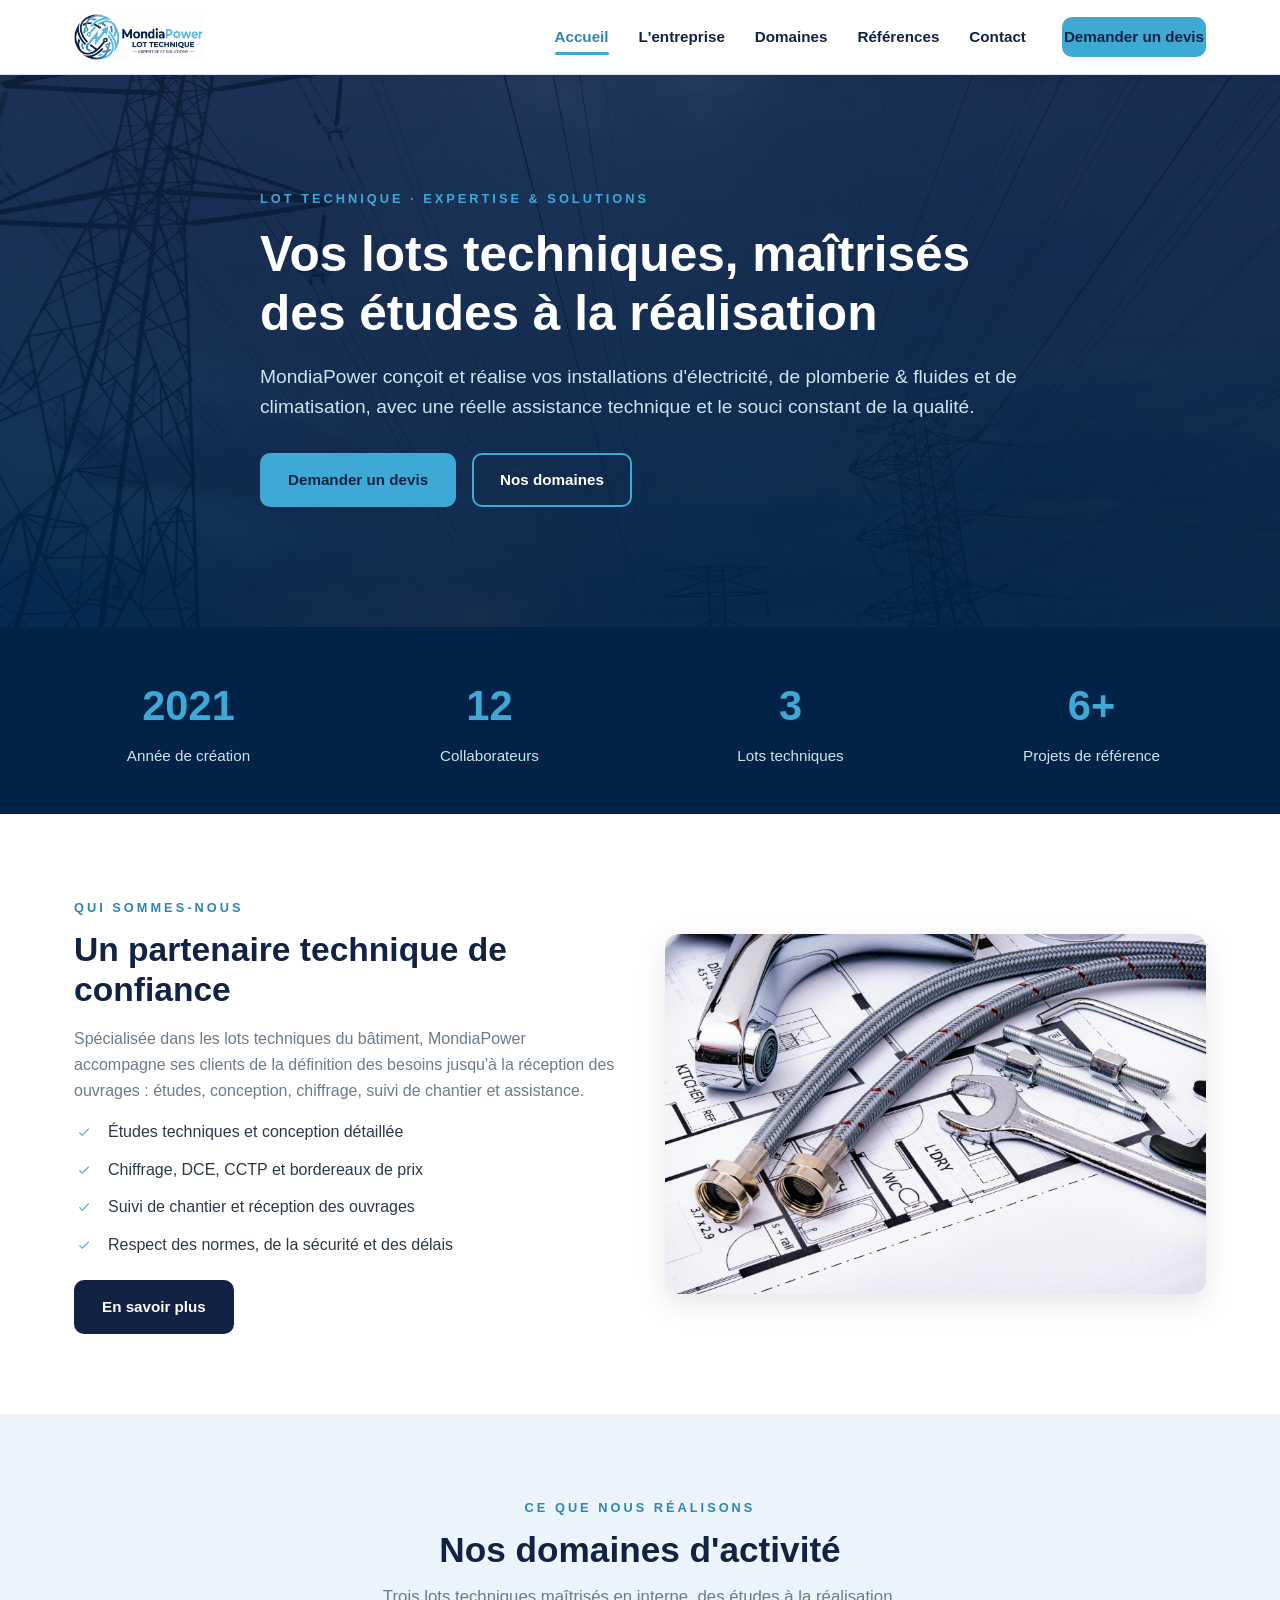
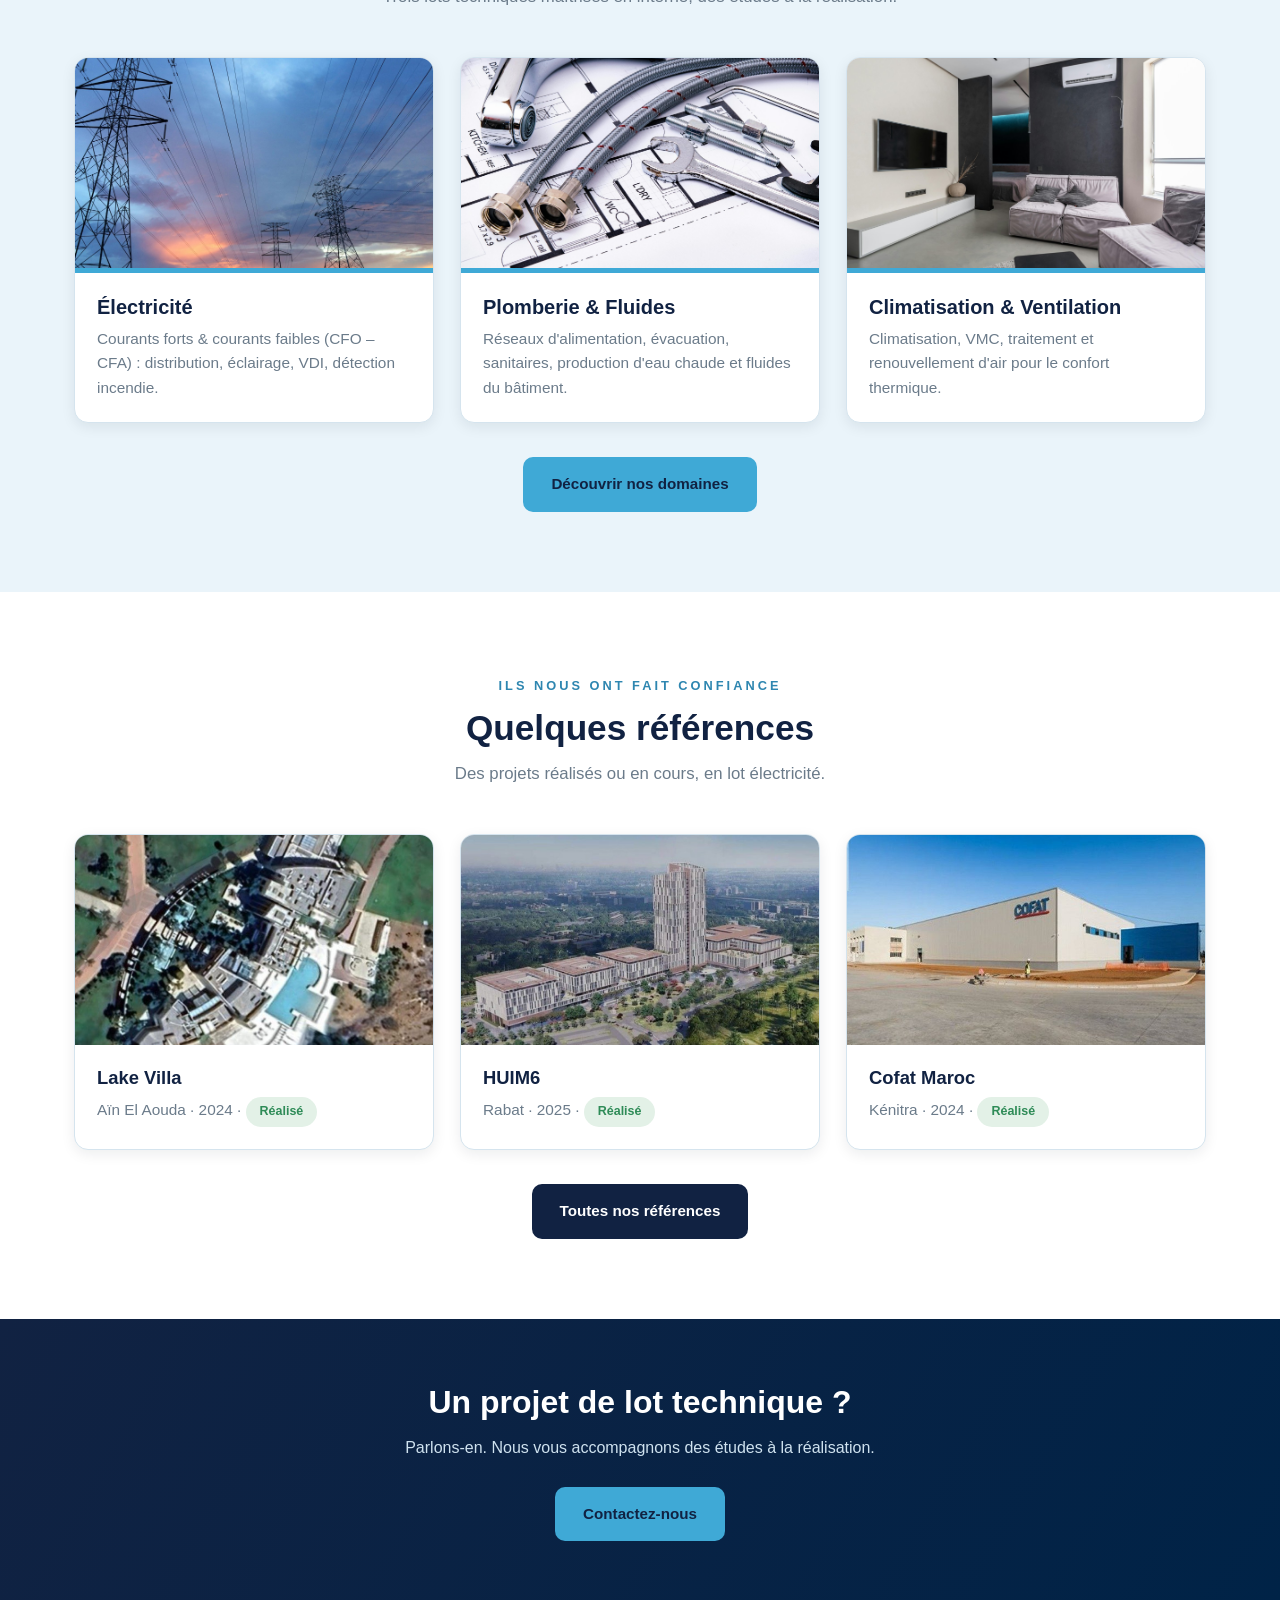
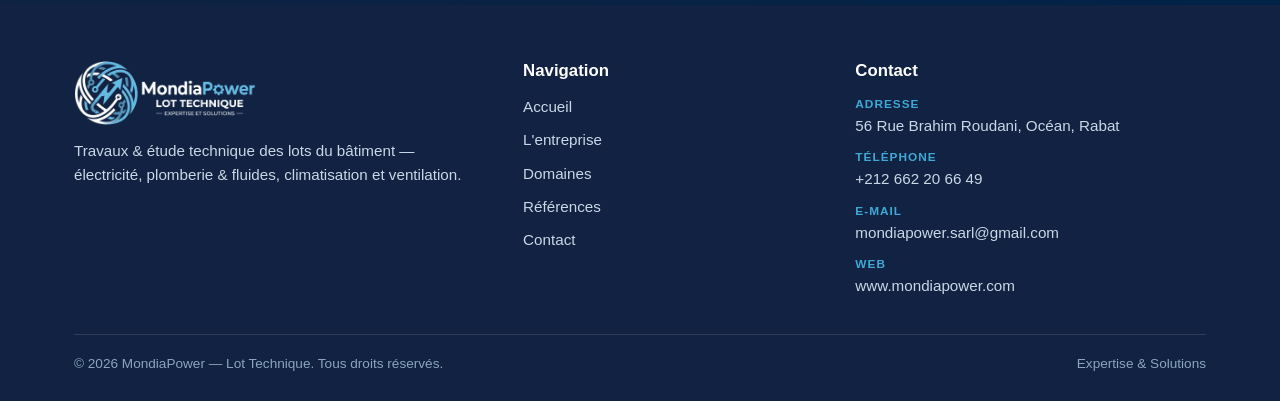
==== index.html @ e62a0789 "first commit" ====
<!DOCTYPE html>
<html lang="fr">
<head>
<meta charset="UTF-8">
<meta name="viewport" content="width=device-width, initial-scale=1.0">
<title>MondiaPower — Lot Technique · Expertise & Solutions</title>
<meta name="description" content="MondiaPower — Travaux et étude technique des lots du bâtiment : électricité, plomberie & fluides, climatisation et ventilation. Rabat, Maroc.">
<link rel="stylesheet" href="css/style.css">
</head>
<body>

<!-- ===== Header ===== -->
<header class="site-header">
  <nav class="nav container" aria-label="Navigation principale">
    <a href="index.html" class="nav__logo" aria-label="Accueil MondiaPower">
      <img src="assets/img/logo-blanc.png" alt="MondiaPower — Lot Technique">
    </a>
    <button class="nav__toggle" aria-label="Ouvrir le menu" aria-expanded="false" aria-controls="menu">
      <span></span><span></span><span></span>
    </button>
    <ul class="nav__links" id="menu">
      <li><a href="index.html" class="active">Accueil</a></li>
      <li><a href="entreprise.html">L'entreprise</a></li>
      <li><a href="domaines.html">Domaines</a></li>
      <li><a href="references.html">Références</a></li>
      <li><a href="contact.html">Contact</a></li>
      <li><a href="contact.html" class="btn btn--primary nav__cta">Demander un devis</a></li>
    </ul>
  </nav>
</header>

<!-- ===== Hero ===== -->
<section class="hero">
  <div class="container hero__inner">
    <span class="kicker">Lot Technique · Expertise & Solutions</span>
    <h1>Vos lots techniques, maîtrisés des études à la réalisation</h1>
    <p>MondiaPower conçoit et réalise vos installations d'électricité, de plomberie &amp; fluides et de climatisation, avec une réelle assistance technique et le souci constant de la qualité.</p>
    <div class="hero__actions">
      <a href="contact.html" class="btn btn--primary">Demander un devis</a>
      <a href="domaines.html" class="btn btn--ghost">Nos domaines</a>
    </div>
  </div>
</section>

<!-- ===== Stats band ===== -->
<section style="background:var(--navy-2)">
  <div class="container" style="padding:46px 0">
    <div class="stats">
      <div><div class="stat__num">2021</div><div class="stat__lbl">Année de création</div></div>
      <div><div class="stat__num">12</div><div class="stat__lbl">Collaborateurs</div></div>
      <div><div class="stat__num">3</div><div class="stat__lbl">Lots techniques</div></div>
      <div><div class="stat__num">6+</div><div class="stat__lbl">Projets de référence</div></div>
    </div>
  </div>
</section>

<!-- ===== À propos (intro) ===== -->
<section class="section">
  <div class="container split reveal">
    <div class="split__text">
      <span class="kicker">Qui sommes-nous</span>
      <h2 style="font-size:2.1rem;margin:10px 0 16px">Un partenaire technique de confiance</h2>
      <p style="color:var(--muted);margin-bottom:16px">Spécialisée dans les lots techniques du bâtiment, MondiaPower accompagne ses clients de la définition des besoins jusqu'à la réception des ouvrages : études, conception, chiffrage, suivi de chantier et assistance.</p>
      <ul class="feature-list">
        <li>Études techniques et conception détaillée</li>
        <li>Chiffrage, DCE, CCTP et bordereaux de prix</li>
        <li>Suivi de chantier et réception des ouvrages</li>
        <li>Respect des normes, de la sécurité et des délais</li>
      </ul>
      <p style="margin-top:22px"><a href="entreprise.html" class="btn btn--dark">En savoir plus</a></p>
    </div>
    <div class="split__img"><img src="assets/img/plomb1.jpg" alt="Étude technique d'un lot du bâtiment"></div>
  </div>
</section>

<!-- ===== Domaines ===== -->
<section class="section section--alt">
  <div class="container">
    <div class="section__head center reveal">
      <span class="kicker">Ce que nous réalisons</span>
      <h2>Nos domaines d'activité</h2>
      <p>Trois lots techniques maîtrisés en interne, des études à la réalisation.</p>
    </div>
    <div class="grid grid-3">
      <article class="card reveal">
        <div class="card__media"><img src="assets/img/elec1.jpg" alt="Électricité"></div>
        <div class="card__bar"></div>
        <div class="card__body">
          <h3>Électricité</h3>
          <p>Courants forts &amp; courants faibles (CFO – CFA) : distribution, éclairage, VDI, détection incendie.</p>
        </div>
      </article>
      <article class="card reveal">
        <div class="card__media"><img src="assets/img/plomb1.jpg" alt="Plomberie & Fluides"></div>
        <div class="card__bar"></div>
        <div class="card__body">
          <h3>Plomberie &amp; Fluides</h3>
          <p>Réseaux d'alimentation, évacuation, sanitaires, production d'eau chaude et fluides du bâtiment.</p>
        </div>
      </article>
      <article class="card reveal">
        <div class="card__media"><img src="assets/img/clima1.jpg" alt="Climatisation & Ventilation"></div>
        <div class="card__bar"></div>
        <div class="card__body">
          <h3>Climatisation &amp; Ventilation</h3>
          <p>Climatisation, VMC, traitement et renouvellement d'air pour le confort thermique.</p>
        </div>
      </article>
    </div>
    <p style="text-align:center;margin-top:34px"><a href="domaines.html" class="btn btn--primary">Découvrir nos domaines</a></p>
  </div>
</section>

<!-- ===== Références (aperçu) ===== -->
<section class="section">
  <div class="container">
    <div class="section__head center reveal">
      <span class="kicker">Ils nous ont fait confiance</span>
      <h2>Quelques références</h2>
      <p>Des projets réalisés ou en cours, en lot électricité.</p>
    </div>
    <div class="grid grid-3">
      <article class="card reveal">
        <div class="card__media"><img src="assets/img/ref-lakevilla.jpg" alt="Lake Villa"></div>
        <div class="card__body">
          <h3 style="font-size:1.15rem">Lake Villa</h3>
          <p>Aïn El Aouda · 2024 · <span class="badge badge--done">Réalisé</span></p>
        </div>
      </article>
      <article class="card reveal">
        <div class="card__media"><img src="assets/img/ref-huim6.jpg" alt="HUIM6"></div>
        <div class="card__body">
          <h3 style="font-size:1.15rem">HUIM6</h3>
          <p>Rabat · 2025 · <span class="badge badge--done">Réalisé</span></p>
        </div>
      </article>
      <article class="card reveal">
        <div class="card__media"><img src="assets/img/ref-cofat.jpg" alt="Cofat Maroc"></div>
        <div class="card__body">
          <h3 style="font-size:1.15rem">Cofat Maroc</h3>
          <p>Kénitra · 2024 · <span class="badge badge--done">Réalisé</span></p>
        </div>
      </article>
    </div>
    <p style="text-align:center;margin-top:34px"><a href="references.html" class="btn btn--dark">Toutes nos références</a></p>
  </div>
</section>

<!-- ===== CTA ===== -->
<section class="cta-band">
  <div class="container reveal">
    <h2>Un projet de lot technique ?</h2>
    <p>Parlons-en. Nous vous accompagnons des études à la réalisation.</p>
    <a href="contact.html" class="btn btn--primary">Contactez-nous</a>
  </div>
</section>

<!-- ===== Footer ===== -->
<footer class="site-footer">
  <div class="container">
    <div class="footer-grid">
      <div>
        <img src="assets/img/logo-bleu.png" alt="MondiaPower">
        <p style="font-size:.95rem">Travaux &amp; étude technique des lots du bâtiment — électricité, plomberie &amp; fluides, climatisation et ventilation.</p>
      </div>
      <div>
        <h4>Navigation</h4>
        <ul class="footer-links">
          <li><a href="index.html">Accueil</a></li>
          <li><a href="entreprise.html">L'entreprise</a></li>
          <li><a href="domaines.html">Domaines</a></li>
          <li><a href="references.html">Références</a></li>
          <li><a href="contact.html">Contact</a></li>
        </ul>
      </div>
      <div>
        <h4>Contact</h4>
        <ul class="footer-contact">
          <li><strong>Adresse</strong>56 Rue Brahim Roudani, Océan, Rabat</li>
          <li><strong>Téléphone</strong><a href="tel:+212662206649">+212 662 20 66 49</a></li>
          <li><strong>E-mail</strong><a href="mailto:mondiapower.sarl@gmail.com">mondiapower.sarl@gmail.com</a></li>
          <li><strong>Web</strong>www.mondiapower.com</li>
        </ul>
      </div>
    </div>
    <div class="footer-bottom">
      <span>© <span id="year">2026</span> MondiaPower — Lot Technique. Tous droits réservés.</span>
      <span>Expertise &amp; Solutions</span>
    </div>
  </div>
</footer>

<script src="js/main.js"></script>
</body>
</html>
---- css/style.css ----
/* ============================================================
   MondiaPower — Site web
   Palette de marque : navy #112242 / #002347, cyan #3FA9D6
   ============================================================ */

:root{
  --navy:#112242;
  --navy-2:#002347;
  --navy-3:#06305c;
  --cyan:#3fa9d6;
  --cyan-d:#2e86b0;
  --ice:#eaf4fa;
  --ice-2:#f4f9fc;
  --white:#ffffff;
  --text:#2b3947;
  --muted:#6b7b8a;
  --line:#d5e4ee;
  --green:#2e8b57; --green-bg:#e3f1e7;
  --orange:#c7791f; --orange-bg:#fcefe0;
  --shadow:0 10px 30px rgba(1,20,40,.10);
  --shadow-sm:0 4px 14px rgba(1,20,40,.08);
  --radius:14px;
  --maxw:1180px;
  --hf:"Trebuchet MS","Segoe UI",Tahoma,sans-serif;
  --bf:"Segoe UI",Calibri,Tahoma,Arial,sans-serif;
}

*{box-sizing:border-box;margin:0;padding:0}
html{scroll-behavior:smooth}
body{
  font-family:var(--bf);
  color:var(--text);
  background:var(--white);
  line-height:1.6;
  -webkit-font-smoothing:antialiased;
}
img{max-width:100%;display:block}
a{color:inherit;text-decoration:none}
h1,h2,h3,h4{font-family:var(--hf);color:var(--navy);line-height:1.2}

.container{max-width:var(--maxw);margin:0 auto;padding:0 24px}
.section{padding:80px 0}
.section--alt{background:var(--ice)}

/* ---------- Buttons ---------- */
.btn{
  display:inline-flex;align-items:center;gap:.5rem;
  font-family:var(--hf);font-weight:700;font-size:.95rem;
  padding:13px 26px;border-radius:10px;cursor:pointer;border:2px solid transparent;
  transition:transform .15s ease, box-shadow .15s ease, background .15s ease, color .15s ease;
}
.btn--primary{background:var(--cyan);color:var(--navy)}
.btn--primary:hover{background:#2f97c4;transform:translateY(-2px);box-shadow:0 8px 20px rgba(63,169,214,.35)}
.btn--ghost{border-color:var(--cyan);color:var(--white)}
.btn--ghost:hover{background:var(--cyan);color:var(--navy)}
.btn--dark{background:var(--navy);color:var(--white)}
.btn--dark:hover{background:var(--navy-2);transform:translateY(-2px)}

/* ---------- Header / Nav ---------- */
.site-header{
  position:sticky;top:0;z-index:100;background:var(--white);
  border-bottom:1px solid var(--line);box-shadow:0 2px 10px rgba(1,20,40,.05);
}
.nav{display:flex;align-items:center;justify-content:space-between;height:74px}
.nav__logo img{height:46px;width:auto}
.nav__links{display:flex;align-items:center;gap:30px;list-style:none}
.nav__links a{
  font-family:var(--hf);font-weight:600;font-size:.95rem;color:var(--navy);
  padding:6px 0;position:relative;
}
.nav__links a::after{
  content:"";position:absolute;left:0;bottom:-4px;height:3px;width:0;background:var(--cyan);
  transition:width .2s ease;border-radius:3px;
}
.nav__links a:hover::after,.nav__links a.active::after{width:100%}
.nav__links a.active{color:var(--cyan-d)}
.nav__cta{margin-left:6px}
.nav__toggle{display:none;background:none;border:0;cursor:pointer;padding:8px}
.nav__toggle span{display:block;width:26px;height:3px;background:var(--navy);border-radius:3px;margin:5px 0;transition:.25s}
.nav__toggle.open span:nth-child(1){transform:translateY(8px) rotate(45deg)}
.nav__toggle.open span:nth-child(2){opacity:0}
.nav__toggle.open span:nth-child(3){transform:translateY(-8px) rotate(-45deg)}

/* ---------- Hero ---------- */
.hero{
  position:relative;color:var(--white);
  background:linear-gradient(rgba(17,34,66,.86),rgba(0,35,71,.92)),url("../assets/img/hero.jpg") center/cover no-repeat;
}
.hero__inner{padding:110px 0 120px;max-width:760px}
.hero .kicker{color:var(--cyan)}
.hero h1{color:var(--white);font-size:3.1rem;margin:14px 0 18px}
.hero p{font-size:1.2rem;color:#cfe2ef;margin-bottom:30px}
.hero__actions{display:flex;gap:16px;flex-wrap:wrap}

/* ---------- Kicker / section heads ---------- */
.kicker{
  display:inline-block;font-family:var(--hf);font-weight:700;letter-spacing:3px;
  text-transform:uppercase;font-size:.8rem;color:var(--cyan-d);
}
.section__head{max-width:720px;margin-bottom:46px}
.section__head.center{margin-left:auto;margin-right:auto;text-align:center}
.section__head h2{font-size:2.2rem;margin:10px 0 12px}
.section__head p{color:var(--muted);font-size:1.05rem}

/* ---------- Grid helpers ---------- */
.grid{display:grid;gap:26px}
.grid-2{grid-template-columns:repeat(2,1fr)}
.grid-3{grid-template-columns:repeat(3,1fr)}

/* ---------- Cards ---------- */
.card{
  background:var(--white);border:1px solid var(--line);border-radius:var(--radius);
  box-shadow:var(--shadow-sm);overflow:hidden;transition:transform .2s ease, box-shadow .2s ease;
}
.card:hover{transform:translateY(-5px);box-shadow:var(--shadow)}
.card__media{height:210px;overflow:hidden}
.card__media img{width:100%;height:100%;object-fit:cover;transition:transform .4s ease}
.card:hover .card__media img{transform:scale(1.06)}
.card__bar{height:5px;background:var(--cyan)}
.card__body{padding:22px}
.card__body h3{font-size:1.25rem;margin-bottom:8px}
.card__body p{color:var(--muted);font-size:.96rem}

/* info card with left accent */
.fiche{display:grid;grid-template-columns:repeat(3,1fr);gap:20px}
.fiche__item{background:var(--white);border:1px solid var(--line);border-left:5px solid var(--cyan);
  border-radius:10px;padding:20px;box-shadow:var(--shadow-sm)}
.fiche__item span{display:block;font-family:var(--hf);font-weight:700;letter-spacing:1px;
  text-transform:uppercase;font-size:.72rem;color:var(--cyan-d);margin-bottom:6px}
.fiche__item strong{font-family:var(--hf);font-size:1.25rem;color:var(--navy)}

/* ---------- Feature list ---------- */
.feature-list{list-style:none;display:grid;gap:12px}
.feature-list li{position:relative;padding-left:34px;color:var(--text)}
.feature-list li::before{
  content:"";position:absolute;left:0;top:3px;width:20px;height:20px;border-radius:50%;
  background:var(--cyan);
  -webkit-mask:url("data:image/svg+xml,%3Csvg xmlns='http://www.w3.org/2000/svg' viewBox='0 0 24 24'%3E%3Cpath fill='black' d='M9 16.2 4.8 12l-1.4 1.4L9 19 21 7l-1.4-1.4z'/%3E%3C/svg%3E") center/14px no-repeat;
          mask:url("data:image/svg+xml,%3Csvg xmlns='http://www.w3.org/2000/svg' viewBox='0 0 24 24'%3E%3Cpath fill='black' d='M9 16.2 4.8 12l-1.4 1.4L9 19 21 7l-1.4-1.4z'/%3E%3C/svg%3E") center/14px no-repeat;
}

/* ---------- Split (text + image) ---------- */
.split{display:grid;grid-template-columns:1fr 1fr;gap:50px;align-items:center}
.split__img{border-radius:var(--radius);overflow:hidden;box-shadow:var(--shadow);min-height:340px}
.split__img img{width:100%;height:100%;object-fit:cover}
.split--rev .split__text{order:2}

/* ---------- Domain block ---------- */
.domain{padding:64px 0;border-bottom:1px solid var(--line)}
.domain:last-child{border-bottom:0}
.domain h3{font-size:1.7rem;margin-bottom:6px}
.domain .lead{color:var(--muted);margin-bottom:20px;font-size:1.05rem}
.domain__imgs{display:grid;grid-template-columns:1fr 1fr;gap:16px}
.domain__imgs img{border-radius:12px;height:200px;width:100%;object-fit:cover;box-shadow:var(--shadow-sm)}

/* ---------- Stats ---------- */
.stats{display:grid;grid-template-columns:repeat(4,1fr);gap:24px;text-align:center}
.stat__num{font-family:var(--hf);font-weight:700;font-size:2.6rem;color:var(--cyan)}
.stat__lbl{color:#cfe2ef;font-size:.95rem;margin-top:4px}

/* ---------- Reference cards ---------- */
.badge{display:inline-block;font-family:var(--hf);font-weight:700;font-size:.78rem;
  padding:5px 14px;border-radius:20px}
.badge--done{background:var(--green-bg);color:var(--green)}
.badge--prog{background:var(--orange-bg);color:var(--orange)}
.ref__meta{list-style:none;margin:14px 0;display:grid;gap:6px}
.ref__meta li{font-size:.92rem;color:var(--muted)}
.ref__meta strong{color:var(--navy);font-family:var(--hf)}

/* ---------- Sectors ---------- */
.sectors{display:grid;grid-template-columns:repeat(2,1fr);gap:14px}
.sector{display:flex;gap:14px;align-items:flex-start;background:var(--white);
  border:1px solid var(--line);border-radius:10px;padding:16px 18px}
.sector .dot{flex:0 0 auto;width:12px;height:12px;border-radius:50%;background:var(--cyan);margin-top:7px}
.sector h4{font-size:1.05rem;margin-bottom:2px}
.sector p{color:var(--muted);font-size:.9rem}

/* ---------- Org chart ---------- */
.org{display:flex;flex-direction:column;align-items:center;gap:0}
.org__row{display:flex;justify-content:center;gap:18px;flex-wrap:wrap;position:relative}
.org__node{background:var(--white);border:1px solid var(--line);border-top:4px solid var(--cyan);
  border-radius:10px;padding:14px 18px;text-align:center;box-shadow:var(--shadow-sm);min-width:180px}
.org__node.lead-node{background:var(--navy);color:var(--white);border-top-color:var(--cyan)}
.org__node.sub{background:var(--cyan-d);color:var(--white);border-top-color:var(--navy)}
.org__node strong{font-family:var(--hf);display:block;font-size:.98rem}
.org__node small{display:block;color:var(--muted);font-size:.78rem;margin-top:4px}
.org__node.lead-node strong,.org__node.sub strong{color:var(--white)}
.org__connector{width:2px;height:28px;background:var(--cyan-d)}

/* ---------- CTA band ---------- */
.cta-band{background:linear-gradient(120deg,var(--navy),var(--navy-2));color:var(--white);text-align:center;padding:64px 0}
.cta-band h2{color:var(--white);font-size:2rem;margin-bottom:14px}
.cta-band p{color:#cfe2ef;margin-bottom:26px}

/* ---------- Contact ---------- */
.contact-grid{display:grid;grid-template-columns:1fr 1.1fr;gap:46px;align-items:start}
.contact-info{display:grid;gap:16px}
.contact-info .info{display:flex;gap:16px;align-items:flex-start;background:var(--ice);
  border-radius:12px;padding:18px 20px}
.contact-info .info .ic{flex:0 0 auto;width:44px;height:44px;border-radius:10px;background:var(--navy);
  display:grid;place-items:center;color:var(--cyan);font-size:1.2rem}
.contact-info .info span{display:block;font-family:var(--hf);font-weight:700;font-size:.74rem;
  letter-spacing:1px;text-transform:uppercase;color:var(--cyan-d)}
.contact-info .info a,.contact-info .info p{color:var(--navy);font-weight:600;font-family:var(--hf)}

form .field{margin-bottom:18px}
form label{display:block;font-family:var(--hf);font-weight:600;font-size:.9rem;color:var(--navy);margin-bottom:6px}
form input,form textarea{
  width:100%;padding:13px 15px;border:1px solid var(--line);border-radius:10px;
  font-family:var(--bf);font-size:1rem;color:var(--text);background:var(--white);transition:border .15s,box-shadow .15s;
}
form input:focus,form textarea:focus{outline:none;border-color:var(--cyan);box-shadow:0 0 0 3px rgba(63,169,214,.18)}
form .error-msg{color:#c0392b;font-size:.82rem;margin-top:5px;display:none}
form .field.invalid input,form .field.invalid textarea{border-color:#c0392b}
form .field.invalid .error-msg{display:block}
.form-note{margin-top:14px;font-size:.85rem;color:var(--muted)}
.form-success{display:none;background:var(--green-bg);color:var(--green);border-radius:10px;
  padding:14px 18px;font-family:var(--hf);font-weight:700;margin-bottom:18px}

/* ---------- Page hero (inner pages) ---------- */
.page-hero{background:linear-gradient(rgba(17,34,66,.9),rgba(0,35,71,.93)),url("../assets/img/elec2.jpg") center/cover;
  color:var(--white);padding:70px 0}
.page-hero h1{color:var(--white);font-size:2.6rem;margin-top:10px}
.page-hero p{color:#cfe2ef;font-size:1.1rem;margin-top:8px;max-width:680px}
.crumb{font-size:.85rem;color:#9fc2da}
.crumb a:hover{color:var(--cyan)}

/* ---------- Footer ---------- */
.site-footer{background:var(--navy);color:#c9d8e6;padding:56px 0 26px}
.footer-grid{display:grid;grid-template-columns:1.4fr 1fr 1.2fr;gap:40px}
.site-footer img{height:64px;width:auto;margin-bottom:14px}
.site-footer h4{color:var(--white);font-size:1.05rem;margin-bottom:14px}
.site-footer a:hover{color:var(--cyan)}
.footer-links{list-style:none;display:grid;gap:9px;font-size:.95rem}
.footer-contact{list-style:none;display:grid;gap:10px;font-size:.95rem}
.footer-contact strong{color:var(--white);font-family:var(--hf);display:block;font-size:.74rem;
  letter-spacing:1px;text-transform:uppercase;color:var(--cyan)}
.footer-bottom{border-top:1px solid rgba(255,255,255,.12);margin-top:36px;padding-top:18px;
  display:flex;justify-content:space-between;flex-wrap:wrap;gap:8px;font-size:.85rem;color:#8ba6bd}

/* ---------- Reveal on scroll ---------- */
.reveal{opacity:0;transform:translateY(24px);transition:opacity .6s ease, transform .6s ease}
.reveal.visible{opacity:1;transform:none}

/* ============================================================
   Responsive
   ============================================================ */
@media (max-width:900px){
  .grid-3{grid-template-columns:repeat(2,1fr)}
  .fiche{grid-template-columns:repeat(2,1fr)}
  .stats{grid-template-columns:repeat(2,1fr)}
  .split{grid-template-columns:1fr;gap:30px}
  .split--rev .split__text{order:0}
  .contact-grid{grid-template-columns:1fr;gap:34px}
  .footer-grid{grid-template-columns:1fr 1fr}
  .hero h1{font-size:2.4rem}
}
@media (max-width:680px){
  .section{padding:56px 0}
  .nav__toggle{display:block}
  .nav__links{
    position:absolute;top:74px;left:0;right:0;background:var(--white);
    flex-direction:column;align-items:flex-start;gap:0;padding:8px 24px 18px;
    border-bottom:1px solid var(--line);box-shadow:var(--shadow);
    max-height:0;overflow:hidden;transition:max-height .3s ease,padding .3s ease;padding-top:0;padding-bottom:0;
  }
  .nav__links.open{max-height:460px;padding-top:8px;padding-bottom:18px}
  .nav__links li{width:100%}
  .nav__links a{display:block;padding:13px 0;border-bottom:1px solid var(--ice)}
  .nav__links .nav__cta{margin:14px 0 0}
  .grid-2,.grid-3,.fiche,.sectors,.domain__imgs,.stats{grid-template-columns:1fr}
  .hero h1{font-size:2rem}
  .hero__inner{padding:80px 0}
  .section__head h2{font-size:1.7rem}
  .footer-grid{grid-template-columns:1fr}
}
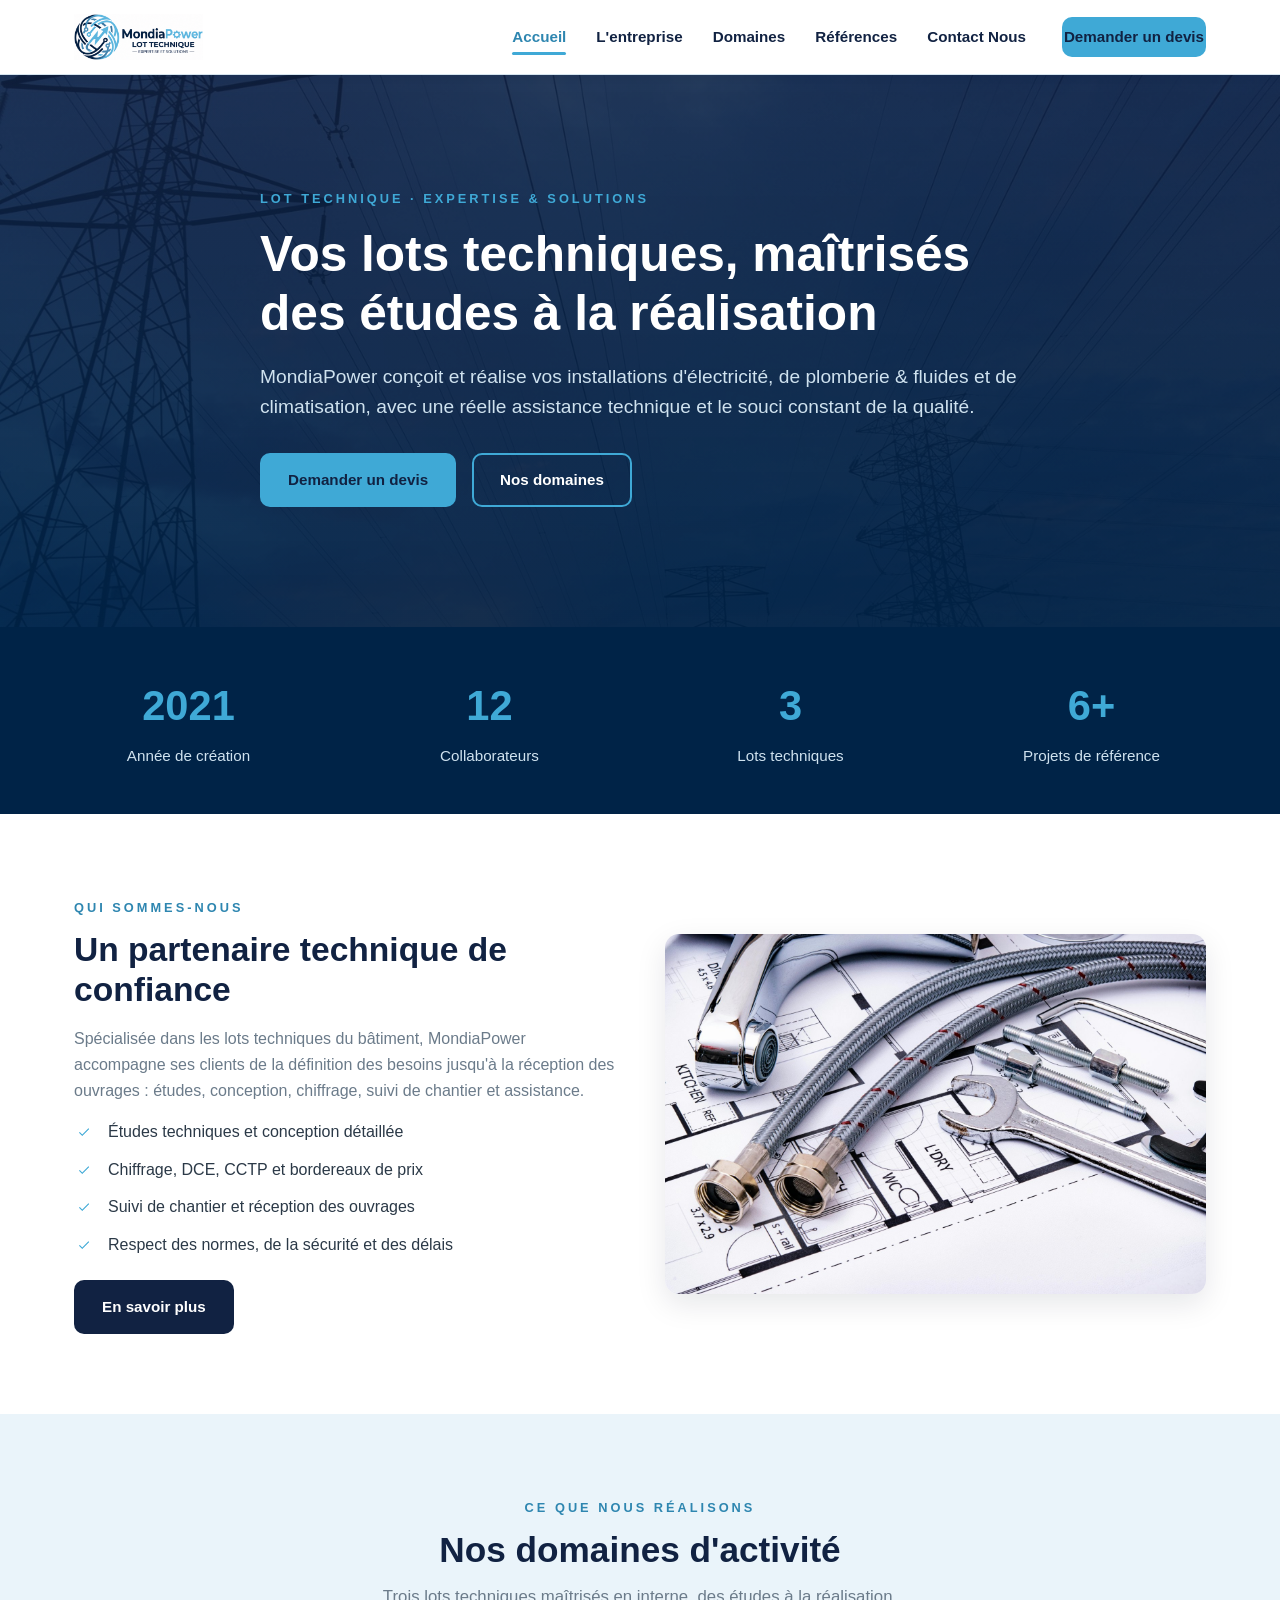
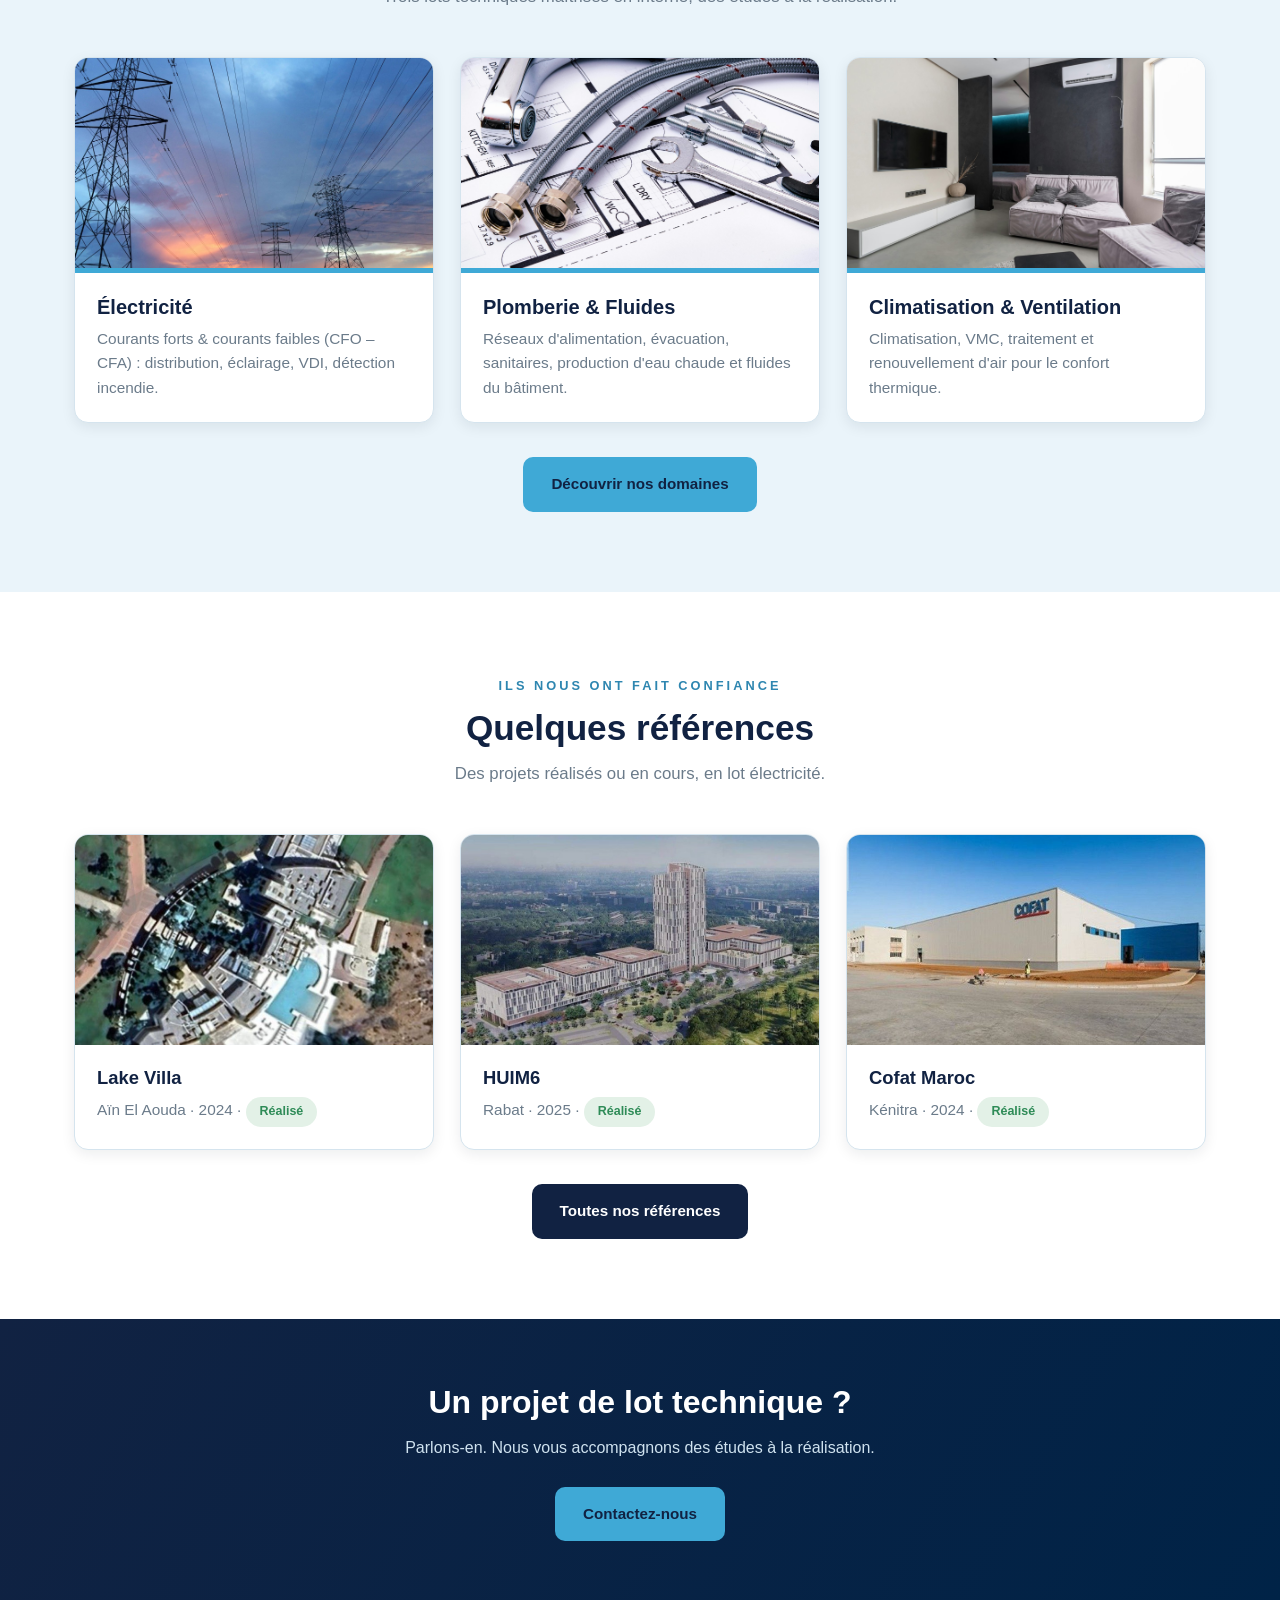
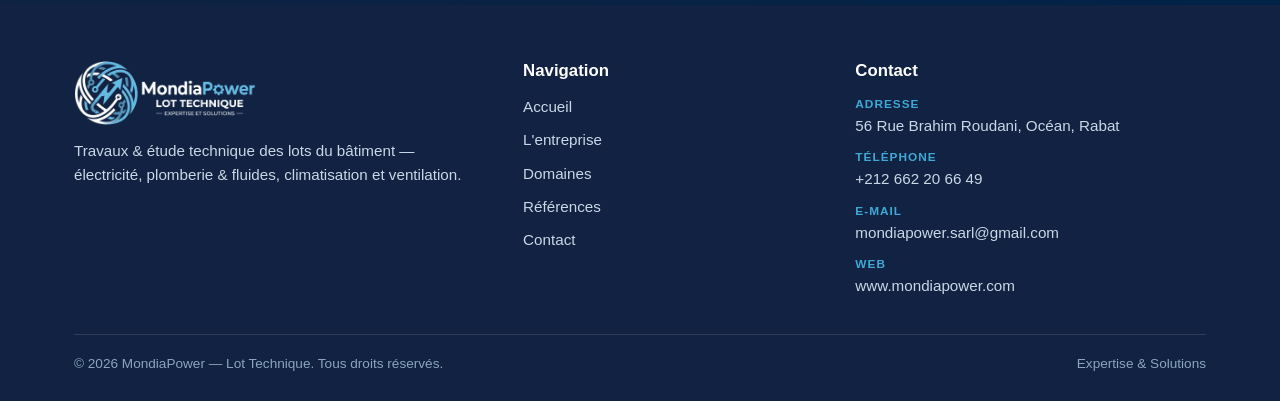
==== commit 336fae37: "Update index.html" ====
--- a/index.html
+++ b/index.html
@@ -23,7 +23,7 @@
       <li><a href="entreprise.html">L'entreprise</a></li>
       <li><a href="domaines.html">Domaines</a></li>
       <li><a href="references.html">Références</a></li>
-      <li><a href="contact.html">Contact</a></li>
+      <li><a href="contact.html">Contact Nous</a></li>
       <li><a href="contact.html" class="btn btn--primary nav__cta">Demander un devis</a></li>
     </ul>
   </nav>
